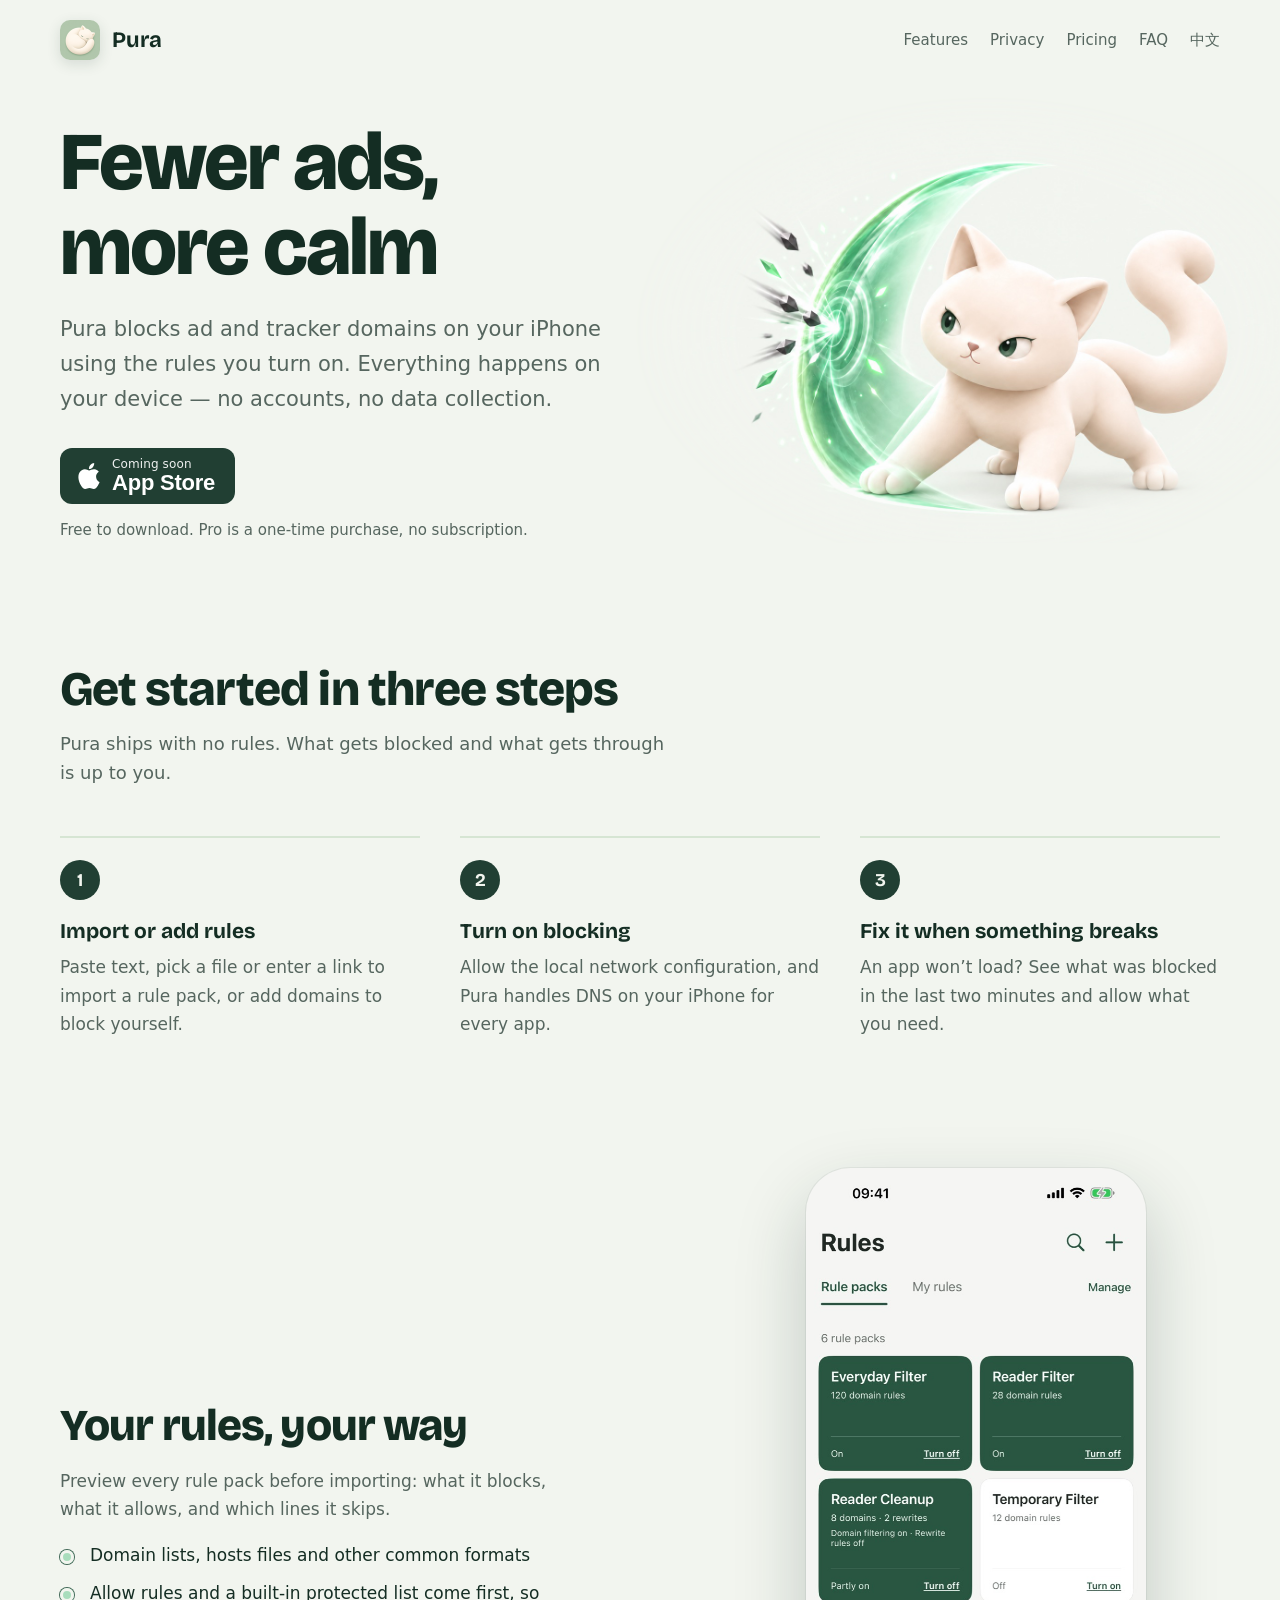
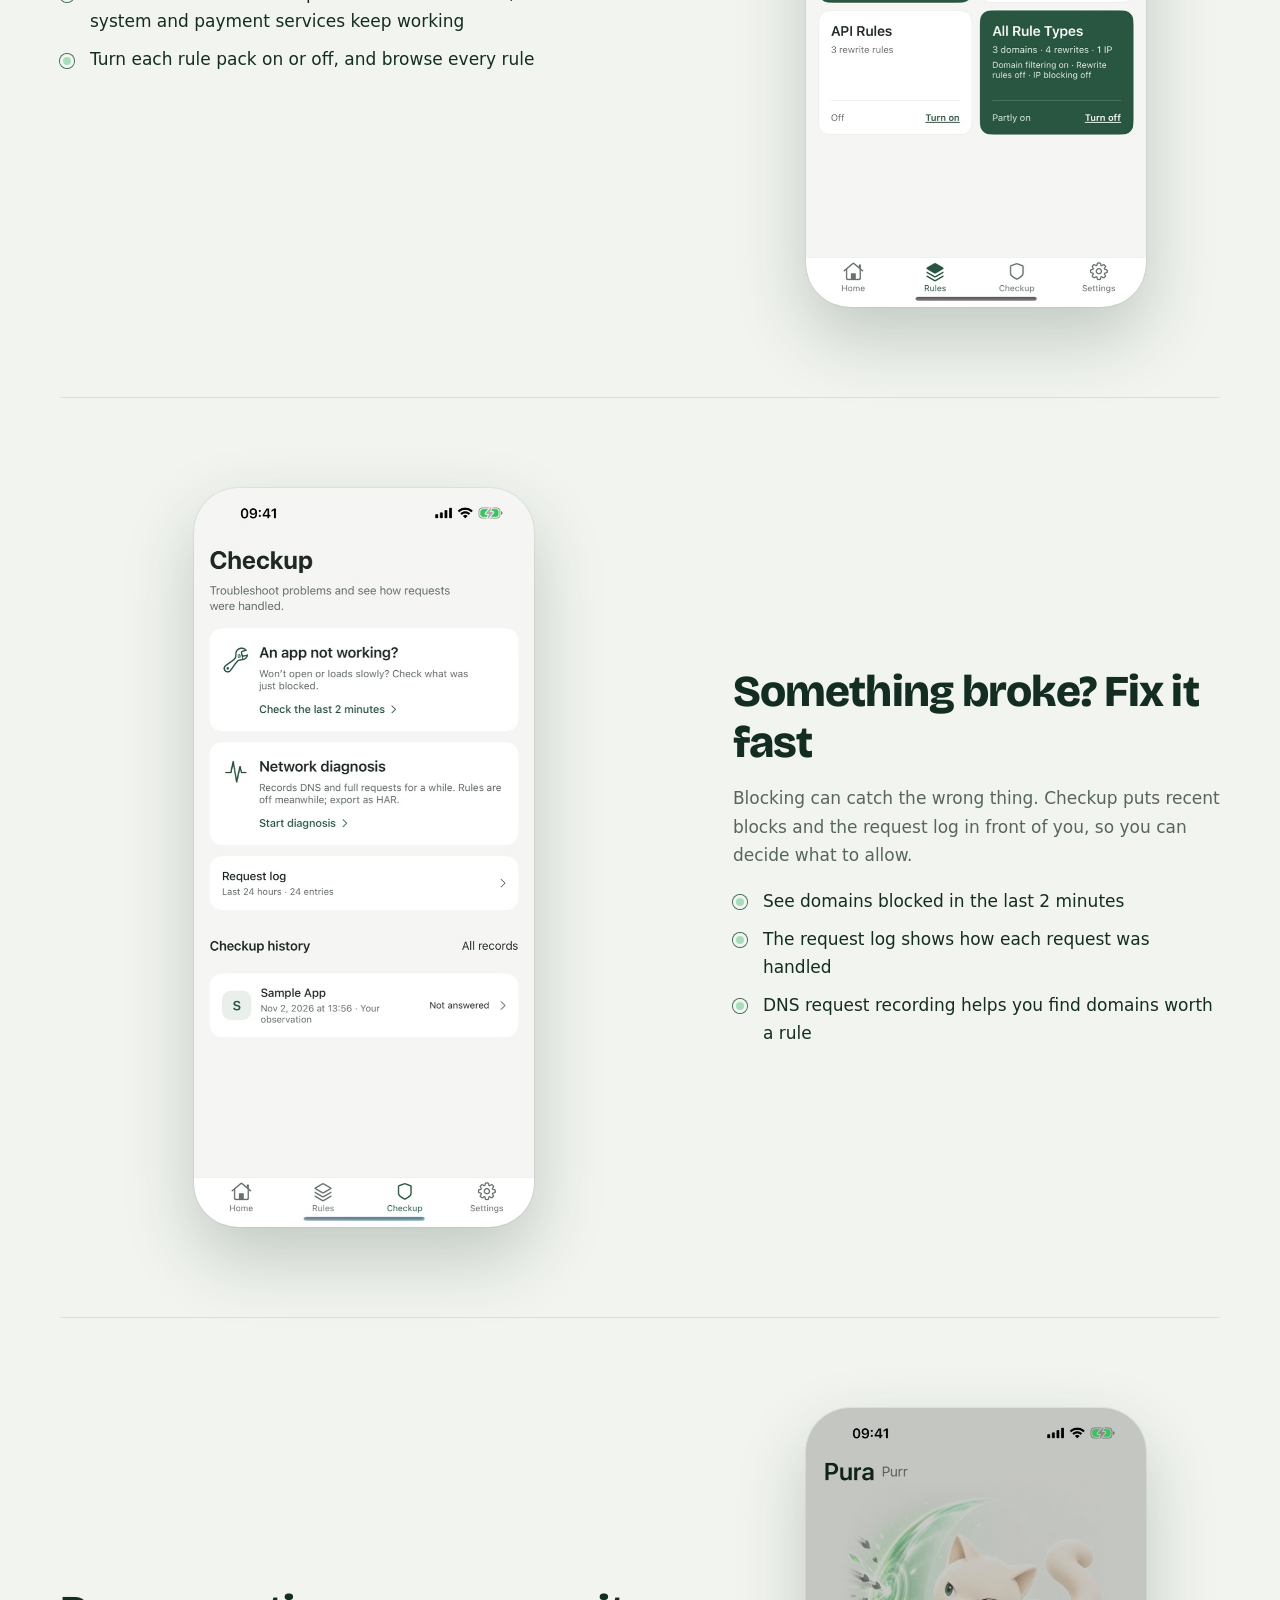
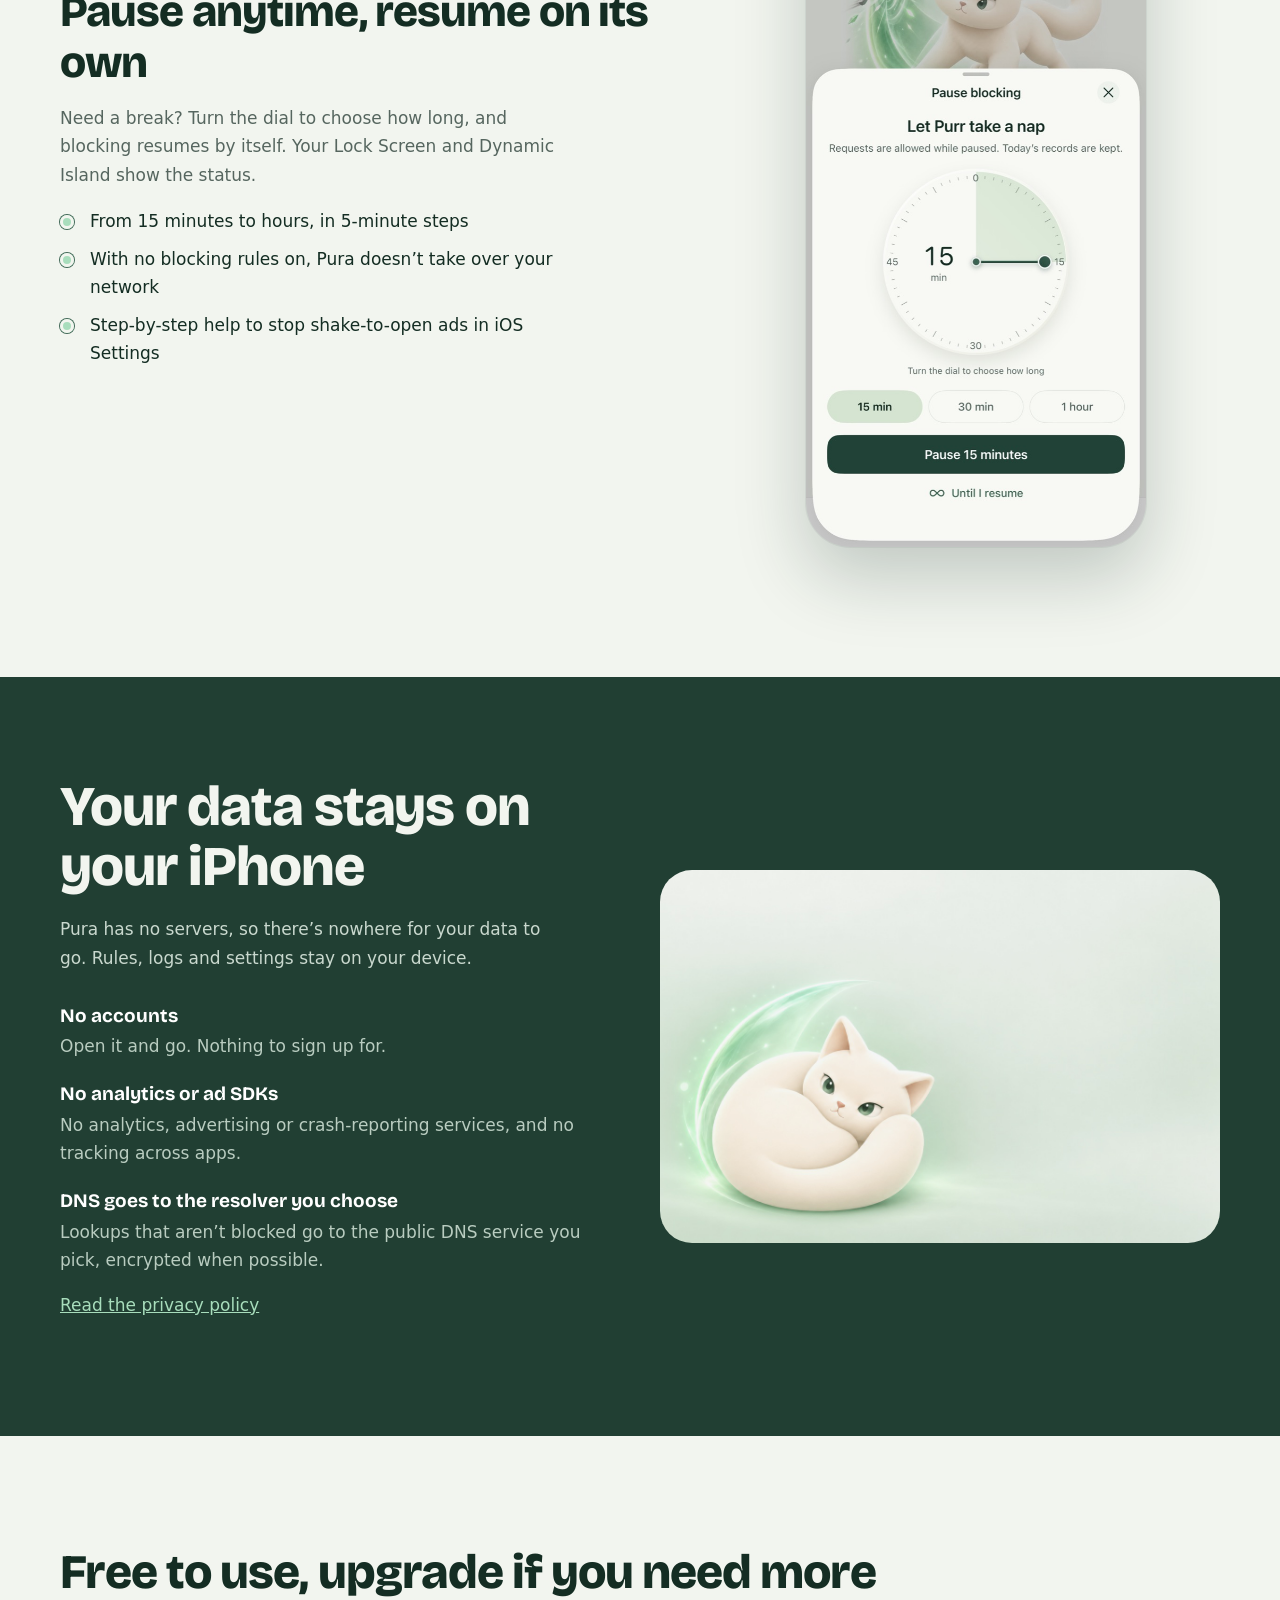
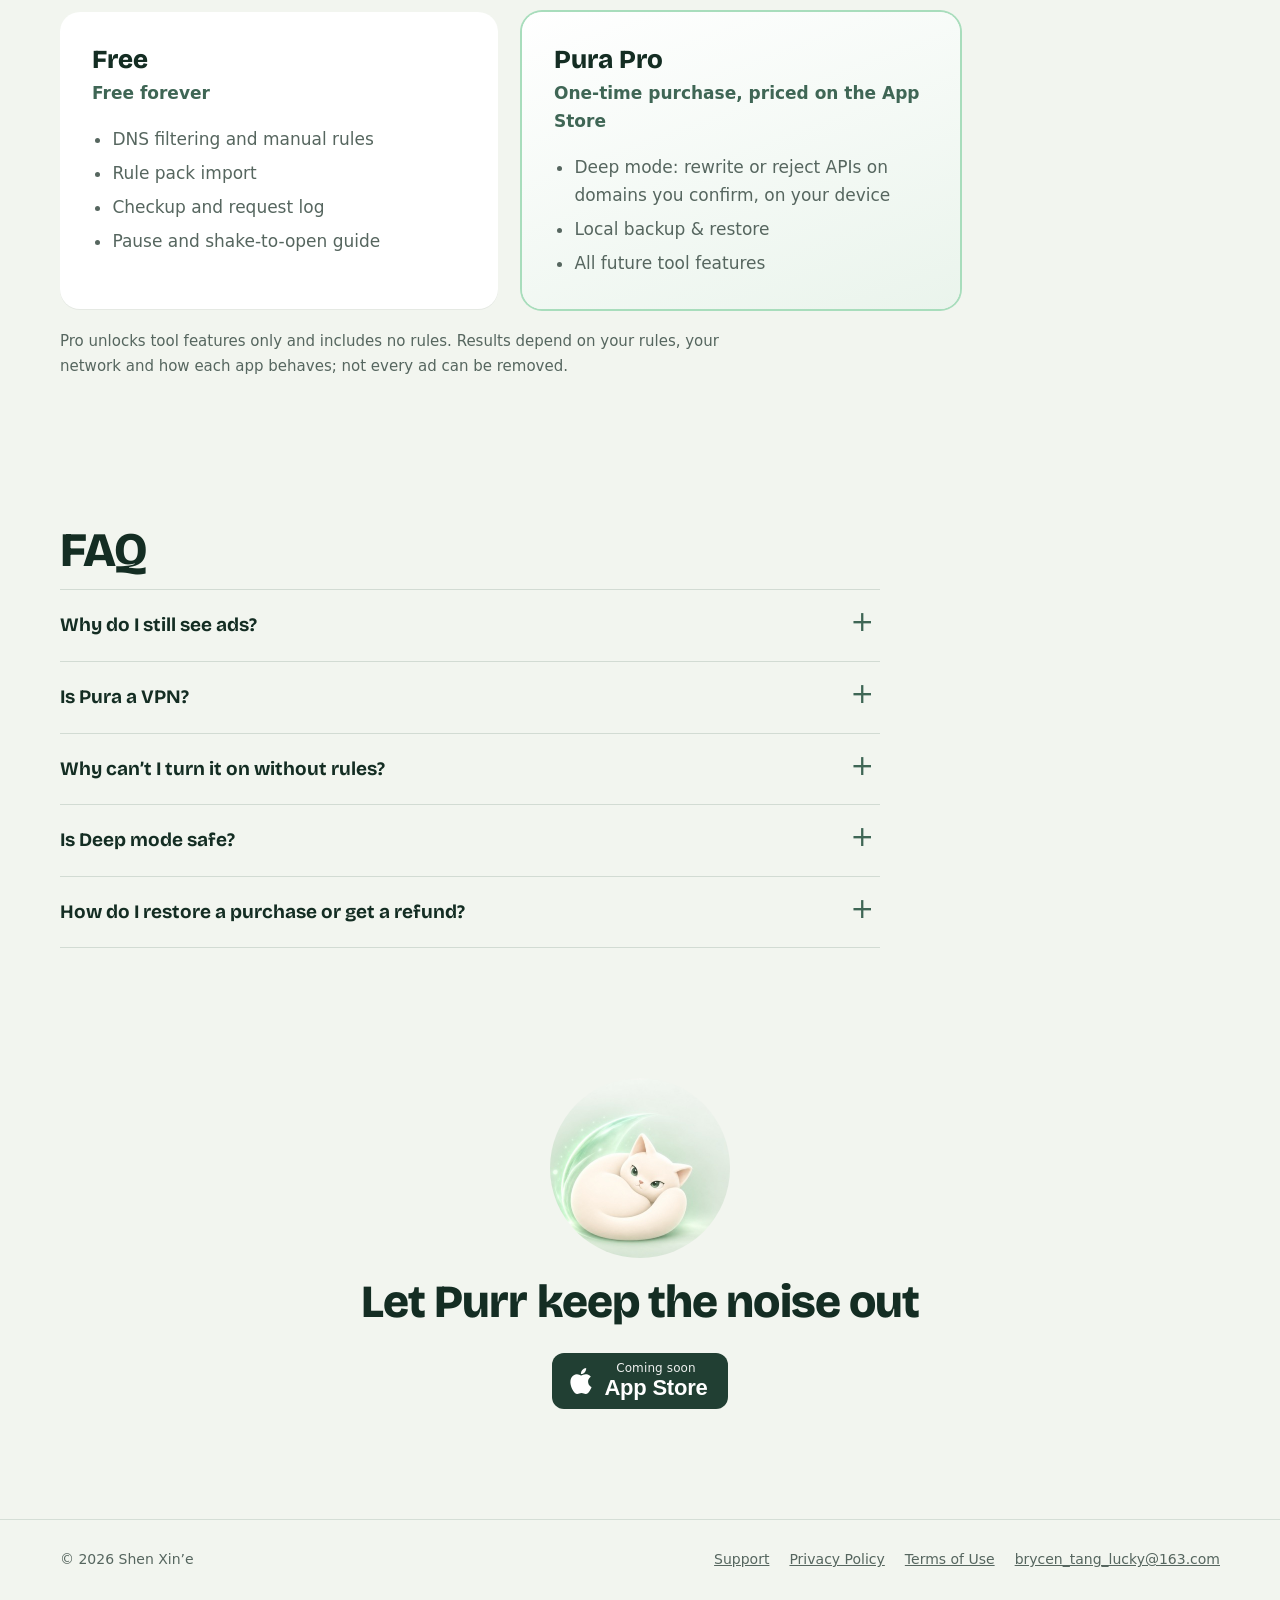
==== en/index.html @ 46a5be86 "Publish Pura landing page (zh/en)" ====
<!doctype html>
<html lang="en">
<head>
<meta charset="utf-8">
<meta name="viewport" content="width=device-width, initial-scale=1, viewport-fit=cover">
<title>Pura: On-Device Ad Blocker &amp; Privacy for iPhone</title>
<meta name="description" content="Pura blocks ads and trackers right on your iPhone, using rules you control. No accounts, no analytics, nothing uploaded. Import rule lists, add domains, check what was blocked.">
<link rel="canonical" href="https://xineshen.github.io/pura/en/">
<link rel="alternate" hreflang="zh-Hans" href="https://xineshen.github.io/pura/">
<link rel="alternate" hreflang="en" href="https://xineshen.github.io/pura/en/">
<link rel="alternate" hreflang="x-default" href="https://xineshen.github.io/pura/en/">
<meta name="theme-color" content="#F3F6F0">

<meta property="og:type" content="website">
<meta property="og:site_name" content="Pura">
<meta property="og:title" content="Pura: On-Device Ad Blocker &amp; Privacy for iPhone">
<meta property="og:description" content="Pura blocks ads and trackers right on your iPhone, using rules you control. No accounts, no analytics, nothing uploaded. Import rule lists, add domains, check what was blocked.">
<meta property="og:url" content="https://xineshen.github.io/pura/en/">
<meta property="og:locale" content="en_US">
<meta property="og:image" content="https://xineshen.github.io/pura/assets/og-en.jpg">
<meta property="og:image:width" content="1200"><meta property="og:image:height" content="630">
<meta name="twitter:card" content="summary_large_image">
<link rel="icon" type="image/png" sizes="32x32" href="../assets/favicon-32.png">
<link rel="apple-touch-icon" href="../assets/apple-touch-icon.png">
<link rel="preconnect" href="https://fonts.googleapis.com"><link rel="preconnect" href="https://fonts.gstatic.com" crossorigin>
<link href="https://fonts.googleapis.com/css2?family=Bricolage+Grotesque:opsz,wght@12..96,600;12..96,700;12..96,800&display=swap" rel="stylesheet">
<link rel="preload" as="image" href="../assets/hero-art.jpg">
<link rel="stylesheet" href="../styles.css">
<script type="application/ld+json">{"@context": "https://schema.org", "@type": "SoftwareApplication", "name": "Pura", "operatingSystem": "iOS", "applicationCategory": "UtilitiesApplication", "description": "Pura blocks ads and trackers right on your iPhone, using rules you control. No accounts, no analytics, nothing uploaded. Import rule lists, add domains, check what was blocked.", "url": "https://xineshen.github.io/pura/en/", "inLanguage": "en", "image": "https://xineshen.github.io/pura/assets/og-en.jpg", "offers": {"@type": "Offer", "price": "0", "priceCurrency": "USD"}, "author": {"@type": "Person", "name": "Shen Xin'e"}}</script>
<script type="application/ld+json">{"@context": "https://schema.org", "@type": "FAQPage", "inLanguage": "en", "mainEntity": [{"@type": "Question", "name": "Why do I still see ads?", "acceptedAnswer": {"@type": "Answer", "text": "Pura only blocks domains that match rules you turn on. Ads served from the same domain as content, apps with their own resolvers, or domains your rules miss can’t be separated by DNS. Use Checkup to see real requests, then adjust your rules."}}, {"@type": "Question", "name": "Is Pura a VPN?", "acceptedAnswer": {"@type": "Answer", "text": "Pura uses iOS’s local network extension to handle DNS on your iPhone. It doesn’t route traffic to any server or provide proxy or remote network access."}}, {"@type": "Question", "name": "Why can’t I turn it on without rules?", "acceptedAnswer": {"@type": "Answer", "text": "Pura only takes over your network when it has blocking rules. Import a rule pack or add domains on the Rules tab first."}}, {"@type": "Question", "name": "Is Deep mode safe?", "acceptedAnswer": {"@type": "Answer", "text": "Deep mode is off by default. The certificate is generated on your iPhone and its private key never leaves it. Only domains you confirm one by one are processed, and you can turn it off and remove the certificate anytime."}}, {"@type": "Question", "name": "How do I restore a purchase or get a refund?", "acceptedAnswer": {"@type": "Answer", "text": "Restore purchases in Settings → Pura Pro. Refunds are handled by Apple, from the app or your Apple purchase history."}}]}</script>
</head>
<body>
<a class="skip" href="#main">Skip to content</a>
<header class="wrap top">
  <a class="brand" href="../"><img src="../assets/icon-80.png" width="40" height="40" alt="">Pura</a>
  <nav aria-label="Main">
    <a href="#features">Features</a><a href="#privacy">Privacy</a><a href="#pricing">Pricing</a><a href="#faq">FAQ</a>
    <a class="lang" href="../" hreflang="zh-Hans" lang="zh-Hans">中文</a>
  </nav>
</header>
<main id="main">
<section class="hero">
  <div class="wrap hero-grid">
    <div>
      <h1><span class="line">Fewer ads,</span><span class="line">more calm</span></h1>
      <p class="lede">Pura blocks ad and tracker domains on your iPhone using the rules you turn on. Everything happens on your device — no accounts, no data collection.</p>
      <div class="cta"><span class="store" role="link" aria-disabled="true"><svg viewBox="0 0 24 24" aria-hidden="true" fill="currentColor"><path d="M12.152 6.896c-.948 0-2.415-1.078-3.96-1.04-2.04.027-3.91 1.183-4.961 3.014-2.117 3.675-.546 9.103 1.519 12.09 1.013 1.454 2.208 3.09 3.792 3.039 1.52-.065 2.09-.987 3.935-.987 1.831 0 2.35.987 3.96.948 1.637-.026 2.676-1.48 3.676-2.948 1.156-1.688 1.636-3.325 1.662-3.415-.039-.013-3.182-1.221-3.22-4.857-.026-3.04 2.48-4.494 2.597-4.559-1.429-2.09-3.623-2.324-4.39-2.376-2-.156-3.675 1.09-4.61 1.09zM15.53 3.83c.843-1.012 1.4-2.427 1.245-3.83-1.207.052-2.662.805-3.532 1.818-.78.896-1.454 2.338-1.273 3.714 1.338.104 2.715-.688 3.559-1.701"/></svg><span><small>Coming soon</small><b>App Store</b></span></span><small>Free to download. Pro is a one-time purchase, no subscription.</small></div>
    </div>
    <div class="hero-art">
      <img class="art" src="../assets/hero-art.jpg" width="1536" height="1024" alt="Purr, Pura’s cream-white cat mascot, deflecting incoming ad fragments with a green shield" fetchpriority="high">
    </div>
  </div>
</section>
<section class="wrap steps" aria-labelledby="steps-title">
  <h2 class="section-title" id="steps-title">Get started in three steps</h2>
  <p class="section-lede">Pura ships with no rules. What gets blocked and what gets through is up to you.</p>
  <ol><li><h3>Import or add rules</h3><p>Paste text, pick a file or enter a link to import a rule pack, or add domains to block yourself.</p></li><li><h3>Turn on blocking</h3><p>Allow the local network configuration, and Pura handles DNS on your iPhone for every app.</p></li><li><h3>Fix it when something breaks</h3><p>An app won’t load? See what was blocked in the last two minutes and allow what you need.</p></li></ol>
</section>
<div class="wrap" id="features"><section class="feature" aria-labelledby="f-rules"><div class="copy"><h2 id="f-rules">Your rules, your way</h2><p>Preview every rule pack before importing: what it blocks, what it allows, and which lines it skips.</p><ul><li>Domain lists, hosts files and other common formats</li><li>Allow rules and a built-in protected list come first, so system and payment services keep working</li><li>Turn each rule pack on or off, and browse every rule</li></ul></div><img class="phone shot" src="../assets/rules-en.jpg" width="640" height="1391" alt="Pura Rules: list of rule packs" loading="lazy" decoding="async"></section><section class="feature flip" aria-labelledby="f-checkup"><div class="copy"><h2 id="f-checkup">Something broke? Fix it fast</h2><p>Blocking can catch the wrong thing. Checkup puts recent blocks and the request log in front of you, so you can decide what to allow.</p><ul><li>See domains blocked in the last 2 minutes</li><li>The request log shows how each request was handled</li><li>DNS request recording helps you find domains worth a rule</li></ul></div><img class="phone shot" src="../assets/checkup-en.jpg" width="640" height="1391" alt="Pura Checkup: troubleshoot apps and view the request log" loading="lazy" decoding="async"></section><section class="feature" aria-labelledby="f-pause"><div class="copy"><h2 id="f-pause">Pause anytime, resume on its own</h2><p>Need a break? Turn the dial to choose how long, and blocking resumes by itself. Your Lock Screen and Dynamic Island show the status.</p><ul><li>From 15 minutes to hours, in 5-minute steps</li><li>With no blocking rules on, Pura doesn’t take over your network</li><li>Step-by-step help to stop shake-to-open ads in iOS Settings</li></ul></div><img class="phone shot" src="../assets/pause-en.jpg" width="640" height="1391" alt="Pura pause sheet: turn the dial to choose how long" loading="lazy" decoding="async"></section></div>
<section class="privacy" id="privacy" aria-labelledby="privacy-title">
  <div class="wrap">
    <div>
      <h2 id="privacy-title">Your data stays on your iPhone</h2>
      <p>Pura has no servers, so there’s nowhere for your data to go. Rules, logs and settings stay on your device.</p>
      <dl><div><dt>No accounts</dt><dd>Open it and go. Nothing to sign up for.</dd></div><div><dt>No analytics or ad SDKs</dt><dd>No analytics, advertising or crash-reporting services, and no tracking across apps.</dd></div><div><dt>DNS goes to the resolver you choose</dt><dd>Lookups that aren’t blocked go to the public DNS service you pick, encrypted when possible.</dd></div></dl>
      <p><a href="https://xineshen.github.io/pura-legal/en/privacy.html">Read the privacy policy</a></p>
    </div>
    <img class="cat" src="../assets/cat.jpg" width="1200" height="800" alt="Purr curled up asleep" loading="lazy" decoding="async">
  </div>
</section>
<section class="wrap pricing" id="pricing" aria-labelledby="pricing-title">
  <h2 class="section-title" id="pricing-title">Free to use, upgrade if you need more</h2>
  <div class="plans"><div class="plan"><h3>Free</h3><p class="price">Free forever</p><ul><li>DNS filtering and manual rules</li><li>Rule pack import</li><li>Checkup and request log</li><li>Pause and shake-to-open guide</li></ul></div><div class="plan pro"><h3>Pura Pro</h3><p class="price">One-time purchase, priced on the App Store</p><ul><li>Deep mode: rewrite or reject APIs on domains you confirm, on your device</li><li>Local backup &amp; restore</li><li>All future tool features</li></ul></div></div>
  <p class="note">Pro unlocks tool features only and includes no rules. Results depend on your rules, your network and how each app behaves; not every ad can be removed.</p>
</section>
<section class="wrap faq" id="faq" aria-labelledby="faq-title">
  <h2 class="section-title" id="faq-title">FAQ</h2>
  <details><summary>Why do I still see ads?</summary><p>Pura only blocks domains that match rules you turn on. Ads served from the same domain as content, apps with their own resolvers, or domains your rules miss can’t be separated by DNS. Use Checkup to see real requests, then adjust your rules.</p></details><details><summary>Is Pura a VPN?</summary><p>Pura uses iOS’s local network extension to handle DNS on your iPhone. It doesn’t route traffic to any server or provide proxy or remote network access.</p></details><details><summary>Why can’t I turn it on without rules?</summary><p>Pura only takes over your network when it has blocking rules. Import a rule pack or add domains on the Rules tab first.</p></details><details><summary>Is Deep mode safe?</summary><p>Deep mode is off by default. The certificate is generated on your iPhone and its private key never leaves it. Only domains you confirm one by one are processed, and you can turn it off and remove the certificate anytime.</p></details><details><summary>How do I restore a purchase or get a refund?</summary><p>Restore purchases in Settings → Pura Pro. Refunds are handled by Apple, from the app or your Apple purchase history.</p></details>
</section>
<section class="wrap closing" aria-labelledby="closing-title">
  <img src="../assets/cat-round.jpg" width="360" height="360" alt="" loading="lazy">
  <h2 id="closing-title">Let Purr keep the noise out</h2>
  <div class="cta"><span class="store" role="link" aria-disabled="true"><svg viewBox="0 0 24 24" aria-hidden="true" fill="currentColor"><path d="M12.152 6.896c-.948 0-2.415-1.078-3.96-1.04-2.04.027-3.91 1.183-4.961 3.014-2.117 3.675-.546 9.103 1.519 12.09 1.013 1.454 2.208 3.09 3.792 3.039 1.52-.065 2.09-.987 3.935-.987 1.831 0 2.35.987 3.96.948 1.637-.026 2.676-1.48 3.676-2.948 1.156-1.688 1.636-3.325 1.662-3.415-.039-.013-3.182-1.221-3.22-4.857-.026-3.04 2.48-4.494 2.597-4.559-1.429-2.09-3.623-2.324-4.39-2.376-2-.156-3.675 1.09-4.61 1.09zM15.53 3.83c.843-1.012 1.4-2.427 1.245-3.83-1.207.052-2.662.805-3.532 1.818-.78.896-1.454 2.338-1.273 3.714 1.338.104 2.715-.688 3.559-1.701"/></svg><span><small>Coming soon</small><b>App Store</b></span></span></div>
</section>
</main>
<footer>
  <div class="wrap">
    <span>© 2026 Shen Xin’e</span>
    <nav aria-label="Footer">
      <a href="https://xineshen.github.io/pura-legal/en/support.html">Support</a><a href="https://xineshen.github.io/pura-legal/en/privacy.html">Privacy Policy</a><a href="https://xineshen.github.io/pura-legal/en/terms.html">Terms of Use</a>
      <a href="mailto:brycen_tang_lucky@163.com">brycen_tang_lucky@163.com</a>
    </nav>
  </div>
</footer>
</body>
</html>
---- styles.css ----
/* Pura landing page. Palette and mascot come from the app itself. */
:root {
  --porcelain: #F2F5EF; /* matches the hero illustration background exactly */
  --sage: #D6E5D3;
  --mint: #A8DDBC;
  --moss: #3F6655;
  --forest: #213F33;
  --ink: #142D23;
  --muted: #56665F;
  --surface: #FFFFFF;
  --radius-lg: 32px;
  --radius-md: 20px;
  --display: "Bricolage Grotesque", "PingFang SC", "Hiragino Sans GB", "Noto Sans SC", system-ui, sans-serif;
  --body: -apple-system, BlinkMacSystemFont, "PingFang SC", "Hiragino Sans GB", "Noto Sans SC", "Segoe UI", system-ui, sans-serif;
}
* { box-sizing: border-box; }
html { -webkit-text-size-adjust: 100%; scroll-behavior: smooth; }
@media (prefers-reduced-motion: reduce) { html { scroll-behavior: auto; } *, *::before, *::after { animation: none !important; transition: none !important; } }
body { margin: 0; background: var(--porcelain); color: var(--ink); font: 17px/1.65 var(--body); }
img { max-width: 100%; height: auto; display: block; }
a { color: var(--moss); }
a:focus-visible, summary:focus-visible, .store:focus-visible { outline: 3px solid var(--moss); outline-offset: 4px; border-radius: 12px; }
.wrap { width: min(1160px, 100% - 32px); margin-inline: auto; }
.skip { position: absolute; left: -999px; } .skip:focus { left: 16px; top: 16px; background: var(--surface); padding: 8px 14px; border-radius: 10px; z-index: 10; }

/* Top bar */
.top { display: flex; align-items: center; justify-content: space-between; padding: 20px 0; }
.brand { display: flex; align-items: center; gap: 12px; color: var(--ink); text-decoration: none; font: 700 22px/1 var(--display); }
.brand img { width: 40px; height: 40px; border-radius: 10px; box-shadow: 0 4px 14px rgba(33, 63, 51, .14); }
.top nav { display: flex; gap: 22px; font-size: 15px; }
.top nav a { color: var(--muted); text-decoration: none; }
.top nav a:hover { color: var(--ink); }

/* Hero: the shield arc is the page's one bold gesture */
.hero { position: relative; overflow: hidden; padding: 40px 0 0; }
.hero-grid { position: relative; display: grid; grid-template-columns: minmax(0, 1.05fr) minmax(0, 1fr); align-items: center; gap: 24px; }
.hero h1 { font: 800 clamp(44px, 6.4vw, 84px)/1.04 var(--display); letter-spacing: -.025em; margin: 0 0 22px; max-width: 12em; }
.hero h1 .line { display: block; }
.lede { font-size: clamp(18px, 2vw, 21px); color: var(--muted); max-width: 30em; margin: 0 0 32px; }
.cta { display: flex; flex-wrap: wrap; align-items: center; gap: 14px 20px; }
.cta small { color: var(--muted); font-size: 15px; }
.hero-art { position: relative; }
.hero-art .art { width: 128%; max-width: none; margin: -6% -22% -6% -6%;
  -webkit-mask-image: radial-gradient(ellipse 50% 50% at 50% 50%, #000 70%, transparent 100%); mask-image: radial-gradient(ellipse 50% 50% at 50% 50%, #000 70%, transparent 100%); }

/* App Store button, styled after Apple's badge */
.store { display: inline-flex; align-items: center; gap: 10px; background: #000; color: #fff; text-decoration: none; border-radius: 12px; padding: 9px 20px 10px 16px; min-height: 56px; }
.store svg { width: 26px; height: 32px; flex: none; }
.store span { display: grid; line-height: 1.12; }
.store small { font-size: 12px; letter-spacing: .01em; color: #fff; opacity: .92; }
.store b { font: 600 22px/1.05 -apple-system, BlinkMacSystemFont, "SF Pro Display", "PingFang SC", sans-serif; letter-spacing: -.01em; }
.store:hover { background: #1c1c1c; }
.store[aria-disabled="true"] { background: var(--forest); cursor: default; }

/* Phone frames */
.phone { border-radius: 13% / 6%; overflow: hidden; background: var(--surface); box-shadow: 0 30px 70px rgba(20, 45, 35, .22), 0 0 0 1px rgba(20, 45, 35, .06); }

/* Steps: a real sequence, so it is numbered */
.steps { padding: 120px 0 40px; }
.section-title { font: 800 clamp(32px, 4vw, 48px)/1.12 var(--display); letter-spacing: -.02em; margin: 0 0 12px; }
.section-lede { color: var(--muted); max-width: 34em; margin: 0 0 48px; font-size: 18px; }
.steps ol { list-style: none; margin: 0; padding: 0; display: grid; grid-template-columns: repeat(3, 1fr); gap: 40px; counter-reset: step; }
.steps li { counter-increment: step; border-top: 2px solid var(--sage); padding-top: 22px; }
.steps li::before { content: counter(step); display: grid; place-items: center; width: 40px; height: 40px; border-radius: 50%; background: var(--forest); color: var(--porcelain); font: 700 18px/1 var(--display); margin-bottom: 18px; }
.steps h3 { font: 700 21px/1.3 var(--display); margin: 0 0 8px; }
.steps li p { margin: 0; color: var(--muted); }

/* Feature rows alternate text and a real screen */
.feature { display: grid; grid-template-columns: minmax(0, 1fr) minmax(0, .8fr); align-items: center; gap: 64px; padding: 90px 0; }
.feature + .feature { border-top: 1px solid rgba(63, 102, 85, .14); }
.feature.flip .copy { order: 2; }
.feature .shot { justify-self: center; width: min(340px, 100%); }
.feature h2 { font: 800 clamp(30px, 3.6vw, 44px)/1.15 var(--display); letter-spacing: -.02em; margin: 0 0 16px; }
.feature p { color: var(--muted); margin: 0 0 18px; max-width: 30em; }
.feature ul { margin: 0; padding: 0; list-style: none; display: grid; gap: 10px; max-width: 30em; }
.feature li { padding-left: 30px; position: relative; }
.feature li::before { content: ""; position: absolute; left: 0; top: .5em; width: 14px; height: 14px; border-radius: 50%; background: var(--mint); box-shadow: inset 0 0 0 3px var(--porcelain), 0 0 0 1px var(--moss); }

/* Privacy: the one dark band */
.privacy { background: var(--forest); color: var(--porcelain); margin-top: 40px; overflow: hidden; }
.privacy .wrap { display: grid; grid-template-columns: minmax(0, 1fr) minmax(0, 1fr); align-items: center; gap: 40px; padding: 100px 0; }
.privacy h2 { font: 800 clamp(34px, 4.4vw, 56px)/1.08 var(--display); letter-spacing: -.02em; margin: 0 0 18px; }
.privacy p { color: #C9D8CE; max-width: 30em; }
.privacy dl { margin: 32px 0 0; display: grid; gap: 22px; }
.privacy dt { font: 700 19px/1.3 var(--display); color: #fff; }
.privacy dd { margin: 4px 0 0; color: #B9CCC0; }
.privacy a { color: var(--mint); }
.privacy .cat { border-radius: var(--radius-lg); opacity: .96; }

/* Pricing */
.pricing { padding: 110px 0 40px; }
.plans { display: grid; grid-template-columns: repeat(2, minmax(0, 1fr)); gap: 24px; max-width: 900px; }
.plan { background: var(--surface); border-radius: var(--radius-md); padding: 32px; box-shadow: 0 1px 0 rgba(20, 45, 35, .06); }
.plan.pro { background: linear-gradient(160deg, #FFFFFF 0%, #EAF4EC 100%); box-shadow: 0 0 0 2px var(--mint); }
.plan h3 { font: 800 26px/1.2 var(--display); margin: 0 0 4px; }
.plan .price { color: var(--moss); font-weight: 600; margin: 0 0 18px; }
.plan ul { margin: 0; padding-left: 1.2em; color: var(--muted); display: grid; gap: 6px; }
.note { color: var(--muted); font-size: 15px; margin-top: 20px; max-width: 46em; }

/* FAQ */
.faq { padding: 90px 0; }
.faq details { border-top: 1px solid rgba(63, 102, 85, .18); max-width: 820px; }
.faq details:last-of-type { border-bottom: 1px solid rgba(63, 102, 85, .18); }
.faq summary { cursor: pointer; list-style: none; padding: 22px 40px 22px 0; font: 700 19px/1.4 var(--display); position: relative; }
.faq summary::-webkit-details-marker { display: none; }
.faq summary::after { content: "+"; position: absolute; right: 6px; top: 18px; font: 400 28px/1 var(--body); color: var(--moss); transition: transform .2s ease; }
.faq details[open] summary::after { transform: rotate(45deg); }
.faq details p { margin: 0 0 22px; color: var(--muted); max-width: 44em; }

/* Closing call to action */
.closing { text-align: center; padding: 40px 0 110px; }
.closing img { width: 180px; margin: 0 auto 18px; border-radius: 50%; }
.closing h2 { font: 800 clamp(30px, 4vw, 46px)/1.15 var(--display); letter-spacing: -.02em; margin: 0 0 24px; }
.closing .cta { justify-content: center; }

footer { border-top: 1px solid rgba(63, 102, 85, .16); padding: 28px 0 40px; color: var(--muted); font-size: 14px; }
footer .wrap { display: flex; flex-wrap: wrap; gap: 12px 24px; justify-content: space-between; }
footer nav { display: flex; flex-wrap: wrap; gap: 8px 20px; }
footer a { color: var(--muted); }

/* One orchestrated load moment: the hero settles in */
@keyframes rise { from { opacity: 0; transform: translateY(18px); } to { opacity: 1; transform: none; } }
.hero h1, .hero .lede, .hero .cta { animation: rise .7s cubic-bezier(.2, .7, .2, 1) both; }
.hero .lede { animation-delay: .08s; } .hero .cta { animation-delay: .16s; }
@keyframes settle { from { opacity: 0; transform: translateX(24px) scale(.98); } to { opacity: 1; transform: none; } }
.hero-art .art { animation: settle 1s .1s cubic-bezier(.2, .7, .2, 1) both; }

@media (max-width: 900px) {
  .hero-grid, .feature, .privacy .wrap { grid-template-columns: 1fr; }
  .hero-art { order: -1; margin: -10px 0 -20px; }
  .hero-art .art { width: 118%; margin: 0 -9%; }
  .steps { padding-top: 90px; }
  .steps ol { grid-template-columns: 1fr; gap: 28px; }
  .feature { gap: 36px; padding: 64px 0; }
  .feature.flip .copy { order: 0; }
  .feature .shot { width: min(300px, 80%); }
  .plans { grid-template-columns: 1fr; }
  .top nav a:not(.lang) { display: none; }
}
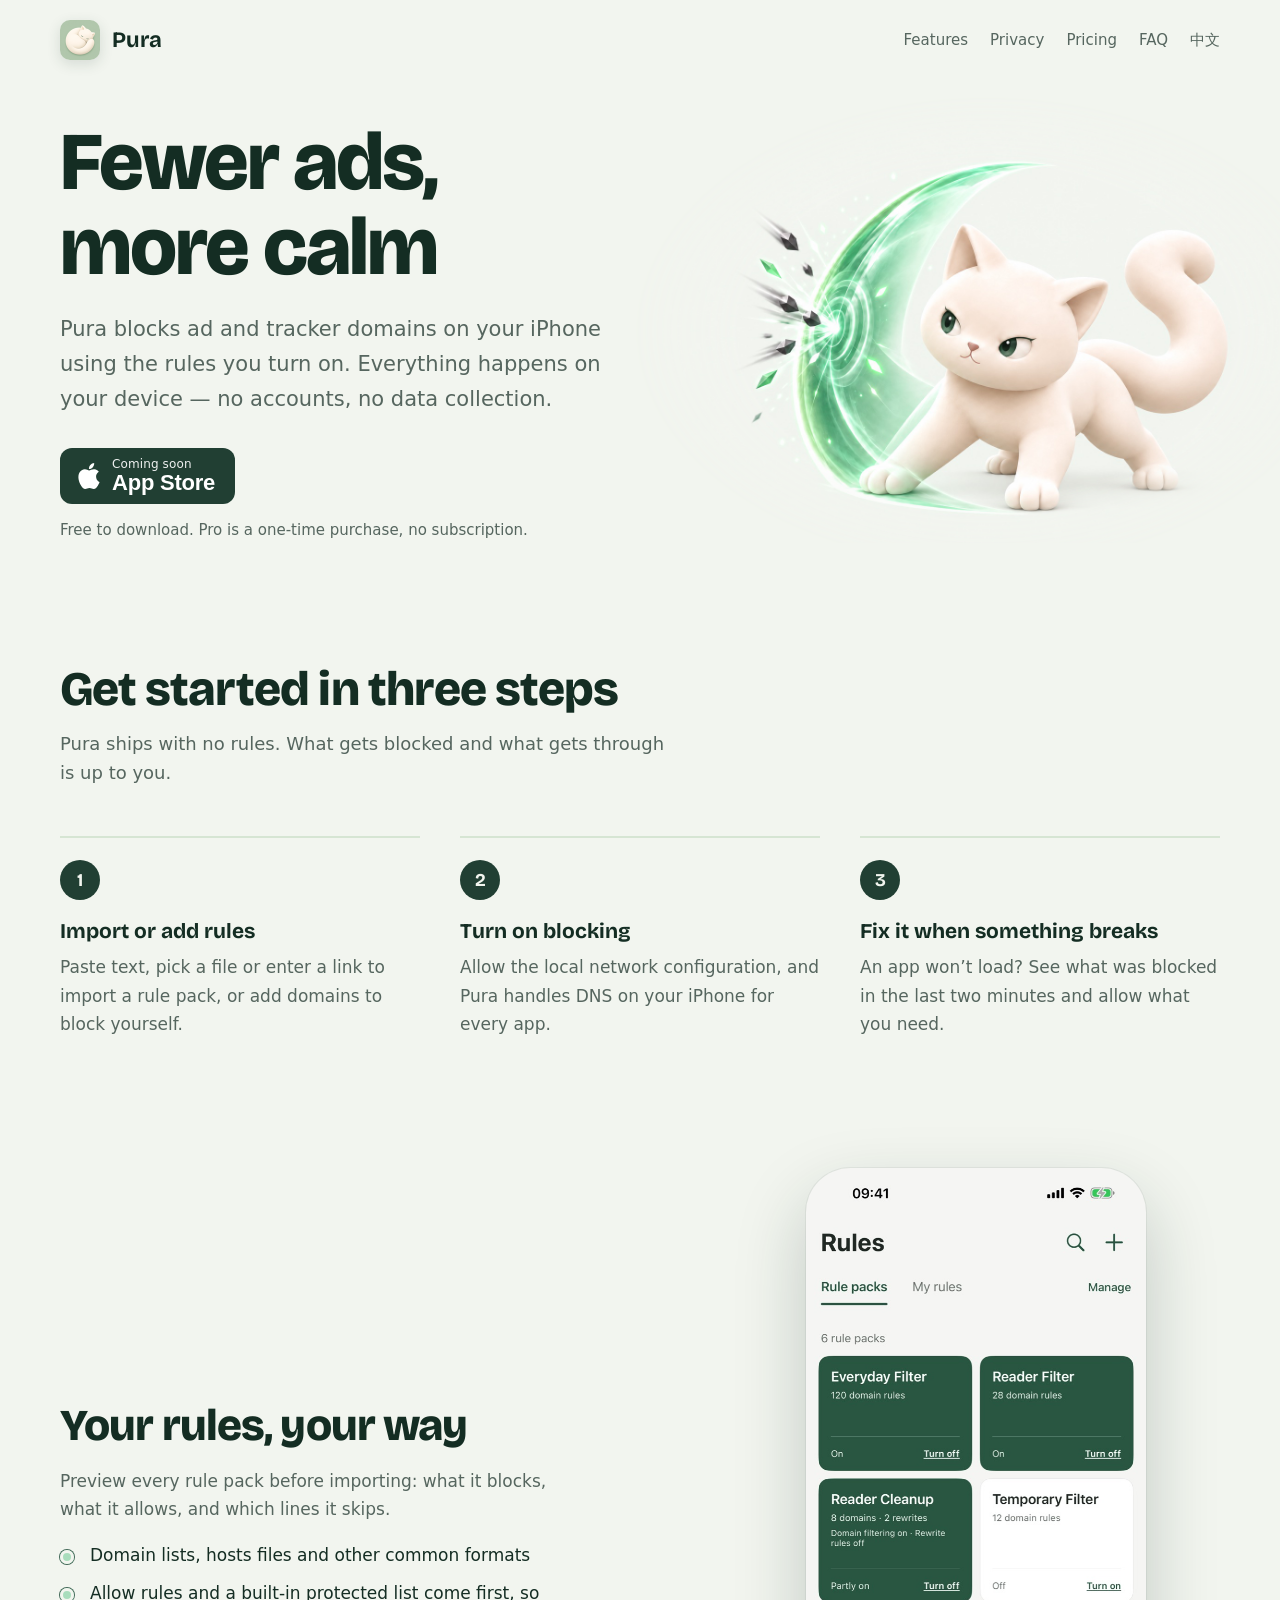
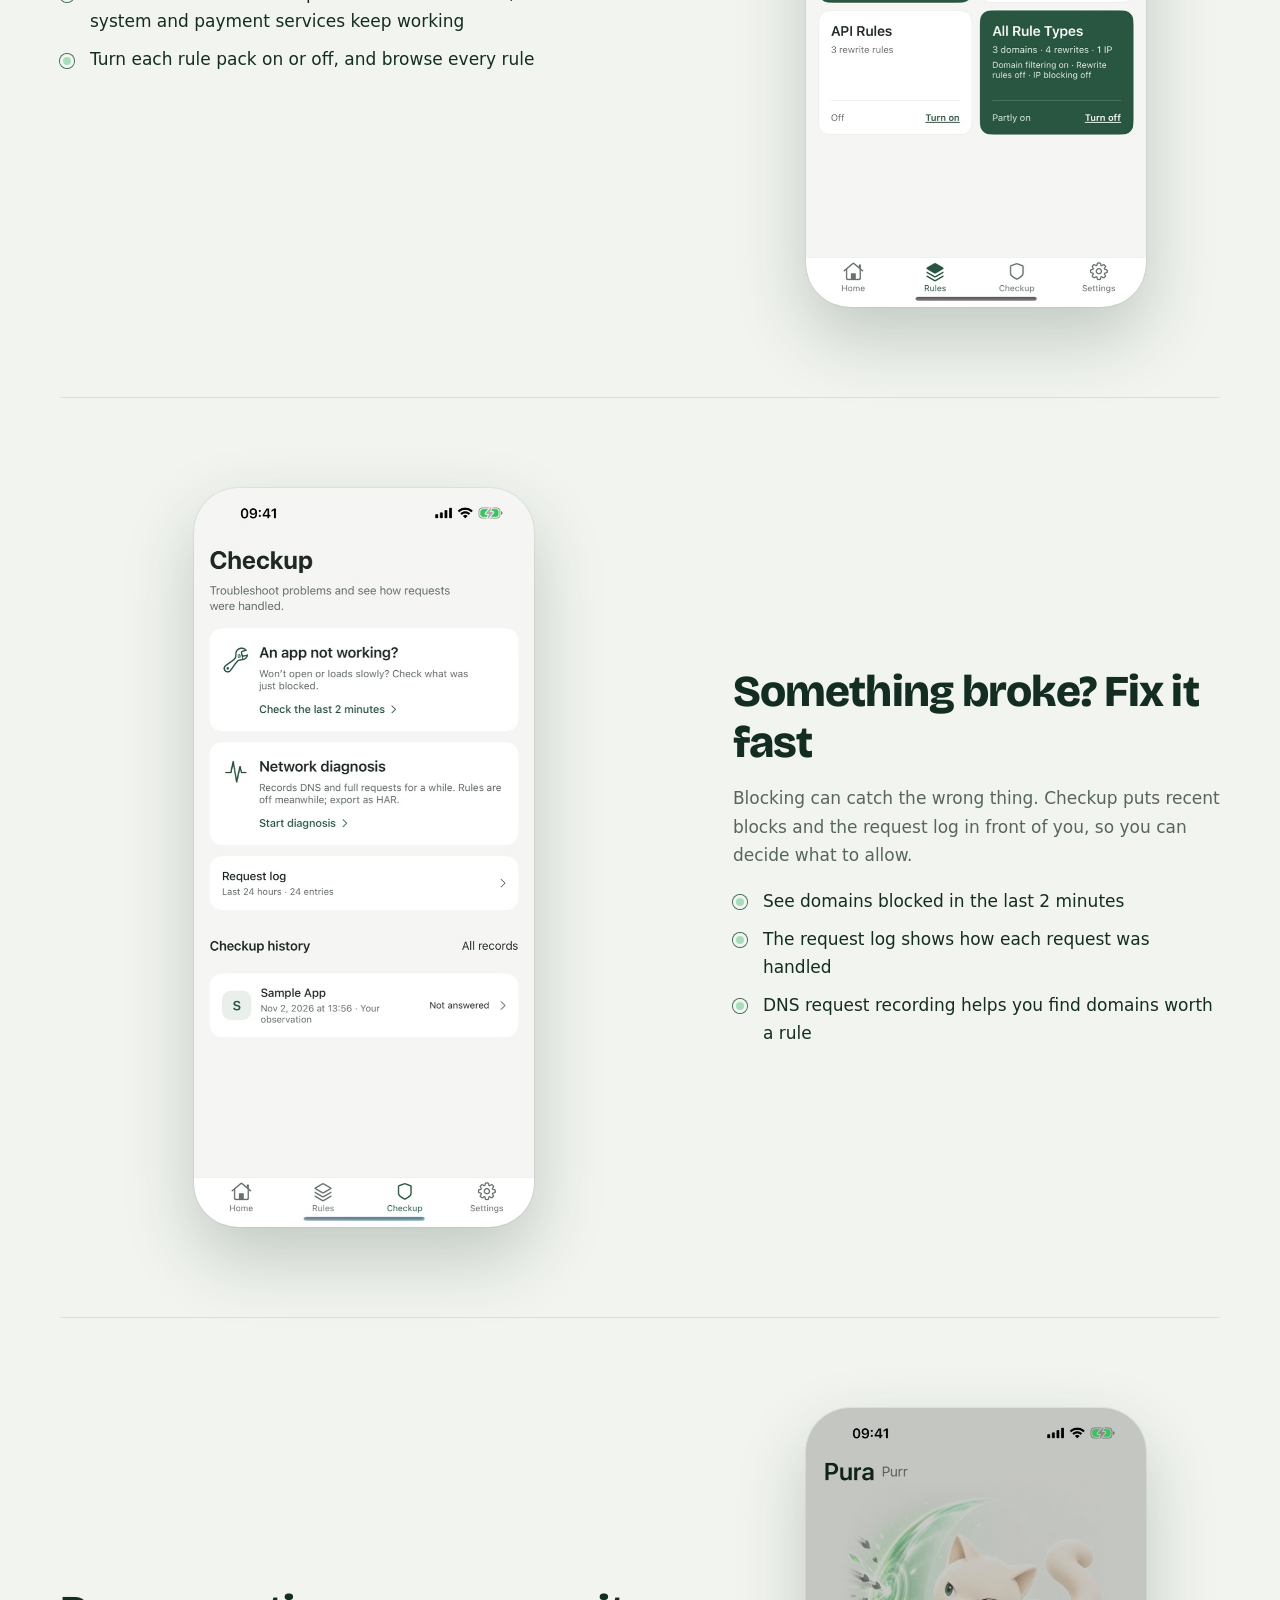
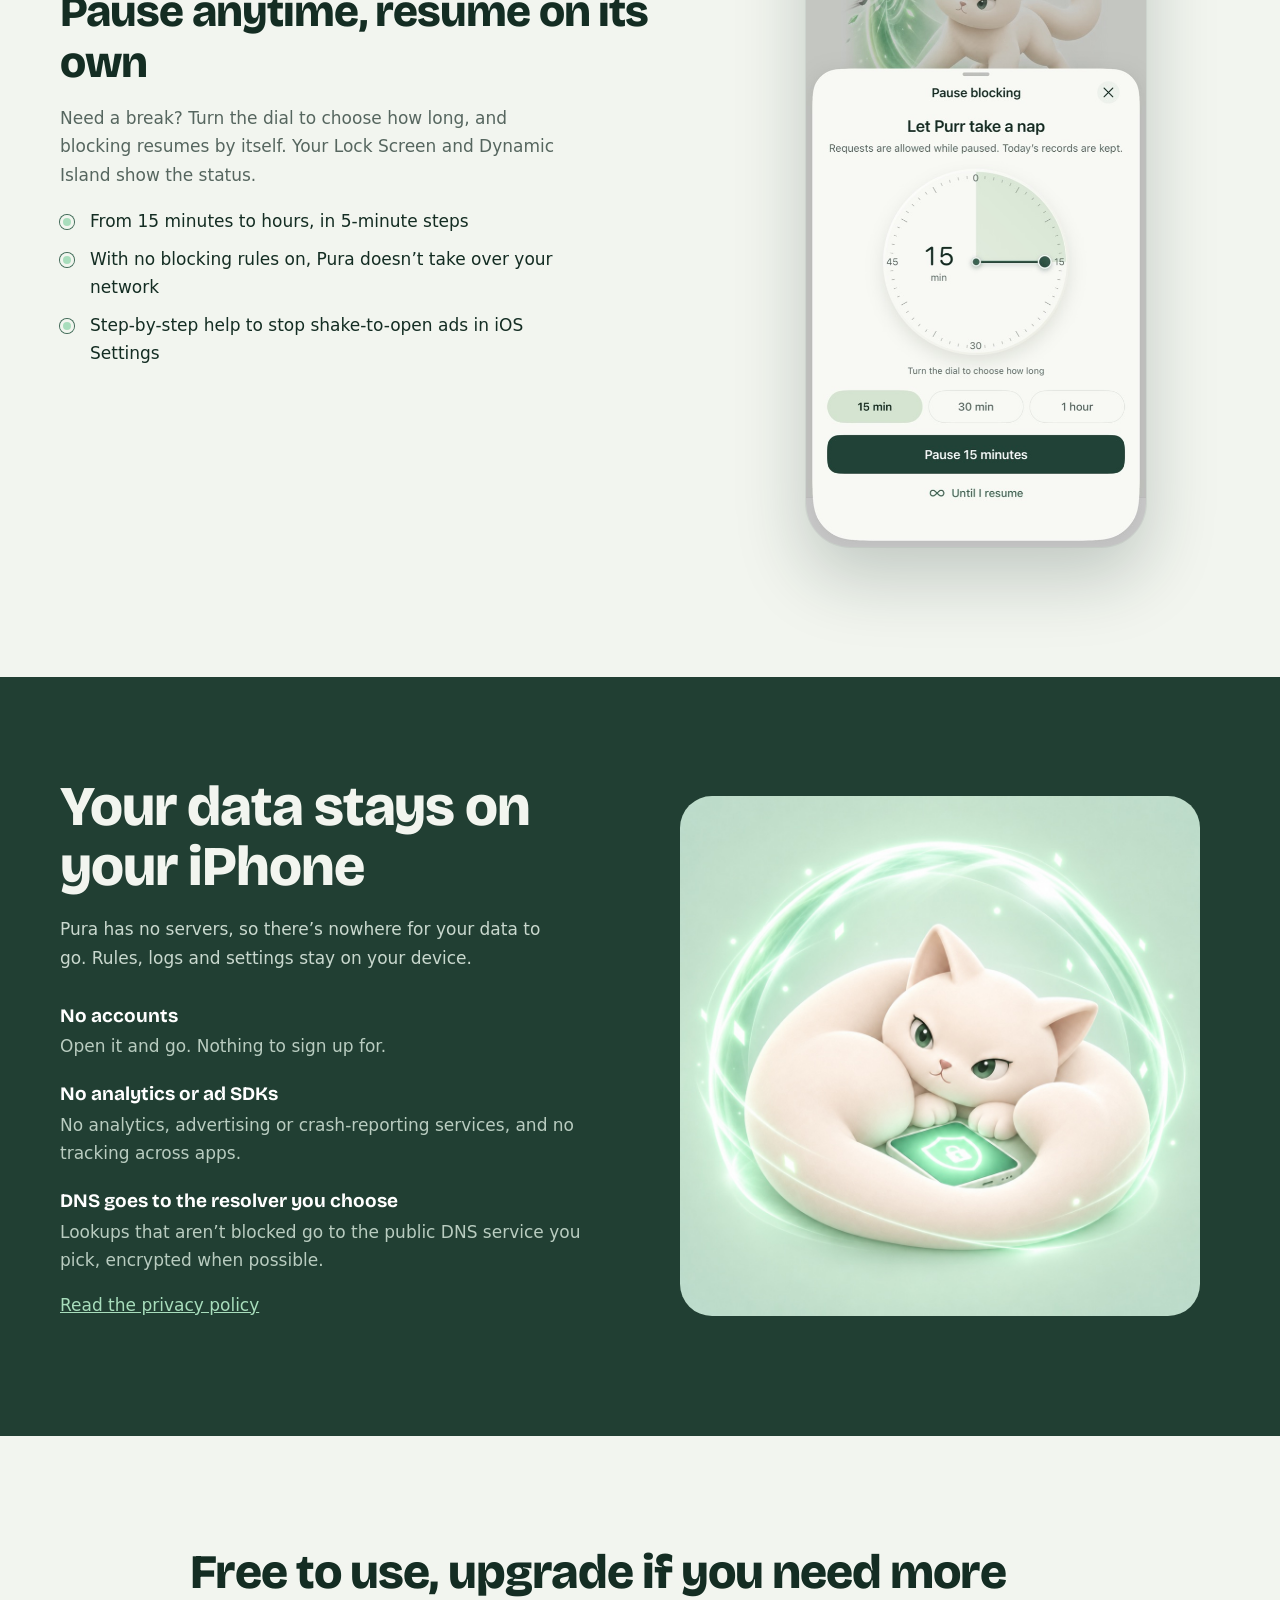
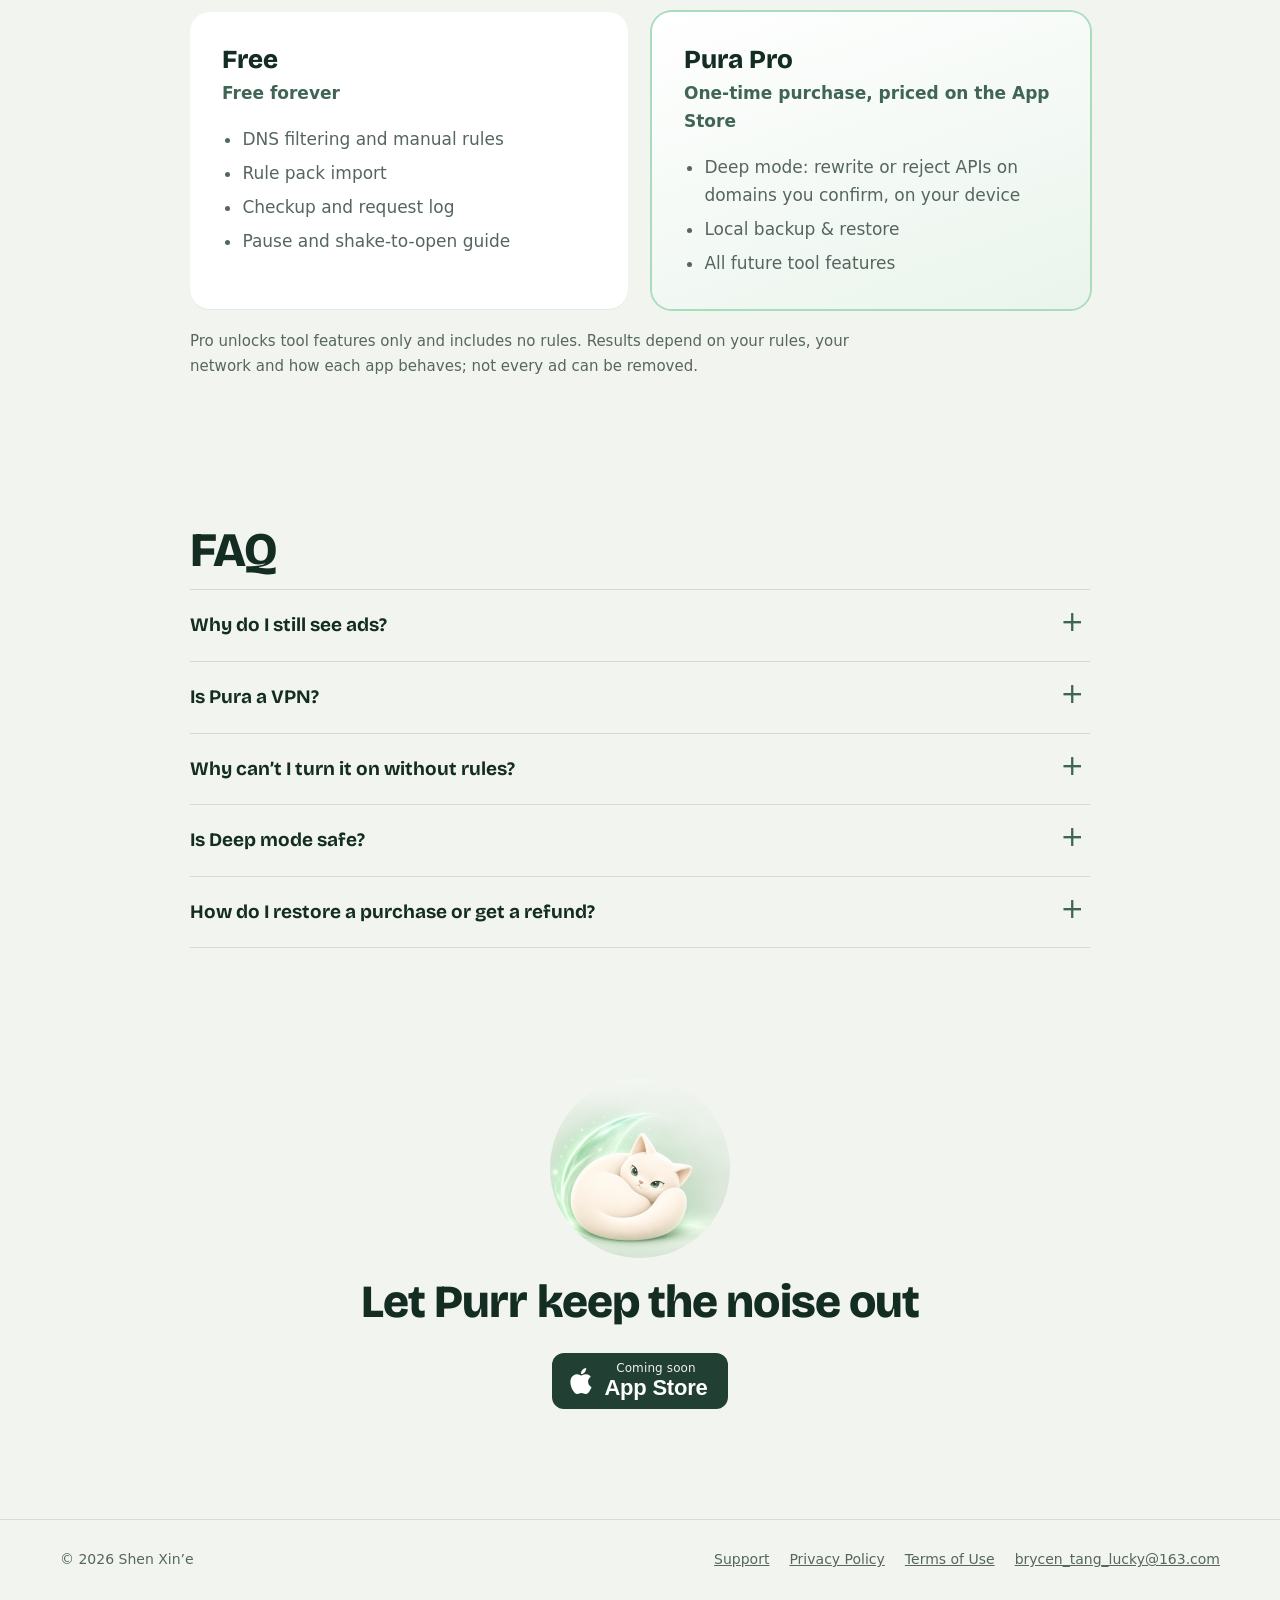
==== commit 86d435e2: "New privacy illustration" ====
--- a/en/index.html
+++ b/en/index.html
@@ -65,7 +65,7 @@
       <dl><div><dt>No accounts</dt><dd>Open it and go. Nothing to sign up for.</dd></div><div><dt>No analytics or ad SDKs</dt><dd>No analytics, advertising or crash-reporting services, and no tracking across apps.</dd></div><div><dt>DNS goes to the resolver you choose</dt><dd>Lookups that aren’t blocked go to the public DNS service you pick, encrypted when possible.</dd></div></dl>
       <p><a href="https://xineshen.github.io/pura-legal/en/privacy.html">Read the privacy policy</a></p>
     </div>
-    <img class="cat" src="../assets/cat.jpg" width="1200" height="800" alt="Purr curled up asleep" loading="lazy" decoding="async">
+    <img class="cat" src="../assets/cat.jpg" width="1100" height="1100" alt="Purr curled protectively around a phone inside a green shield" loading="lazy" decoding="async">
   </div>
 </section>
 <section class="wrap pricing" id="pricing" aria-labelledby="pricing-title">
--- a/styles.css
+++ b/styles.css
@@ -85,7 +85,7 @@
 .privacy dt { font: 700 19px/1.3 var(--display); color: #fff; }
 .privacy dd { margin: 4px 0 0; color: #B9CCC0; }
 .privacy a { color: var(--mint); }
-.privacy .cat { border-radius: var(--radius-lg); opacity: .96; }
+.privacy .cat { border-radius: var(--radius-lg); width: min(520px, 100%); justify-self: center; }
 
 /* Pricing */
 .pricing { padding: 110px 0 40px; }
@@ -137,3 +137,8 @@
   .plans { grid-template-columns: 1fr; }
   .top nav a:not(.lang) { display: none; }
 }
+
+/* Pricing and FAQ read as one centred column on wide screens. */
+.wrap.pricing, .wrap.faq { width: min(900px, 100% - 32px); }
+.plans { max-width: none; }
+.faq details { max-width: none; }
